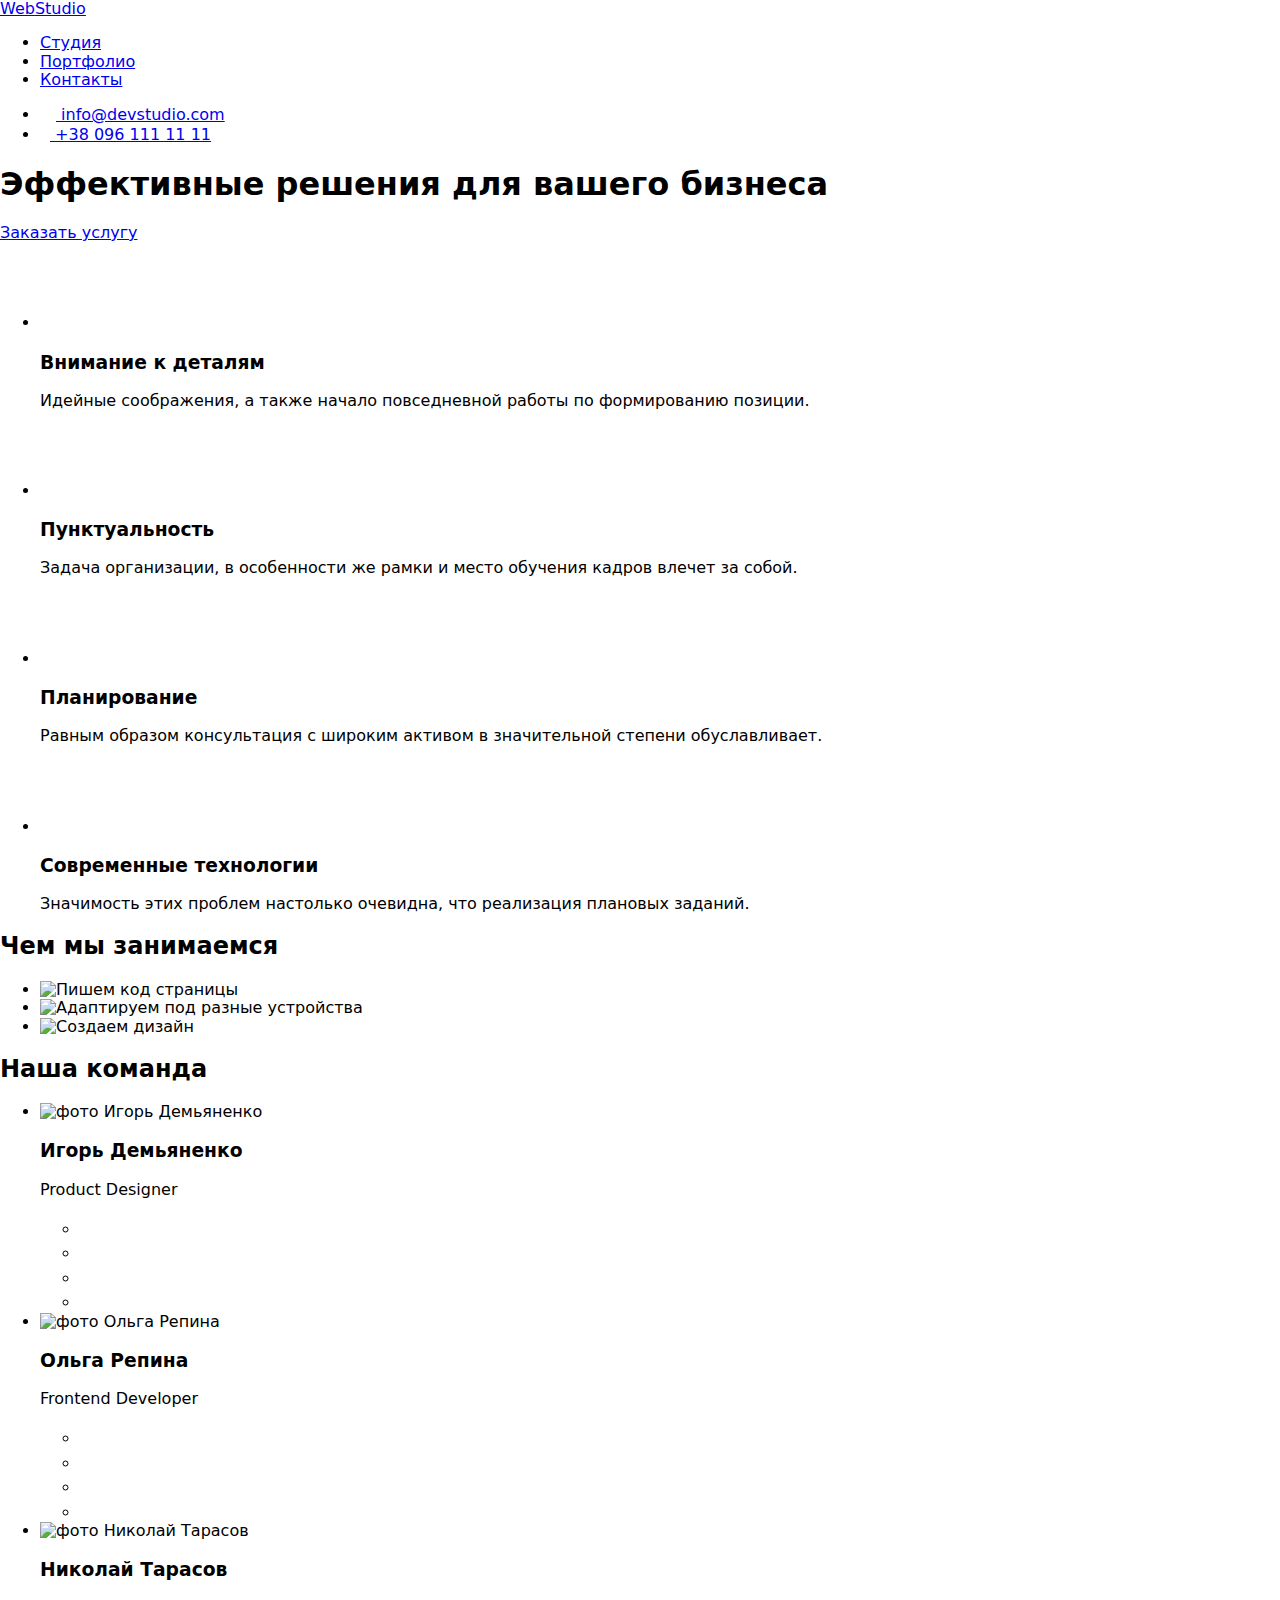
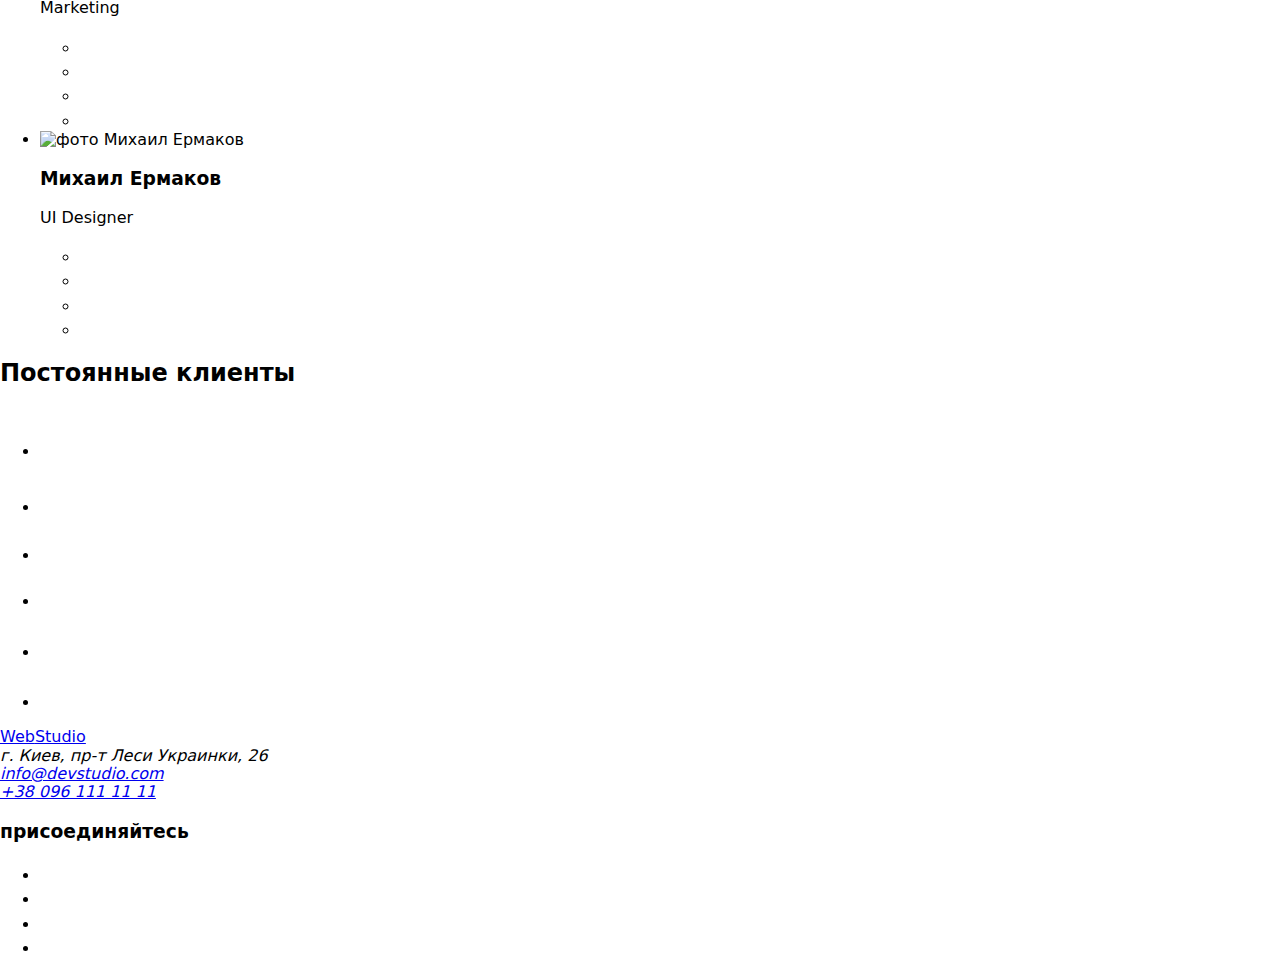
==== index.html @ 47c45ad6 "Add files via upload" ====
<!DOCTYPE html>
<html lang="ru">
  <head>
    <meta charset="UTF-8" />
    <meta name="viewport" content="width=device-width, initial-scale=1.0" />
    <title>Студия WebStudio</title>
    <link rel="preconnect" href="https://fonts.gstatic.com" />
    <link
      href="https://fonts.googleapis.com/css2?family=Raleway:wght@700&family=Roboto:wght@400;500;700;900&display=swap"
      rel="stylesheet"
    />
    <link
      rel="stylesheet"
      href="https://cdnjs.cloudflare.com/ajax/libs/modern-normalize/1.0.0/modern-normalize.min.css"
    />
    <link rel="stylesheet" href="./css/styles.css" />
  </head>

  <body>
    <!--Шапка страницы-->
    <header class="header">
      <div class="container navigation">
        <nav class="site-nav">
          <a class="logo link" href="./index.html"
            ><span class="logo-path">Web</span>Studio</a
          >
          <ul class="list nav-pages">
            <li class="item">
              <a class="link current" href="./index.html">Студия</a>
            </li>
            <li class="item">
              <a class="link" href="./portfolio.html">Портфолио</a>
            </li>
            <li class="item">
              <a class="link" href="#">Контакты</a>
            </li>
          </ul>
        </nav>
        <ul class="list header-connection">
          <li class="item">
            <a class="connection link" href="mailto:info@devstudio.com">
              <svg class="email" width="16" height="12">
                <use href="./images/main/sprite-icons.svg#icon-envelope"></use>
              </svg>
              info@devstudio.com</a
            >
          </li>
          <li class="item">
            <a class="connection link" href="tel:+380961111111">
              <svg class="telephone" width="10" height="16">
                <use
                  href="./images/main/sprite-icons.svg#icon-smartphone"
                ></use>
              </svg>
              +38 096 111 11 11</a
            >
          </li>
        </ul>
      </div>
    </header>
    <!--/Шапка страницы-->

    <main>
      <!--Девиз-->
      <section class="slogan">
        <div class="container">
          <h1 class="slogan-title">Эффективные решения для вашего бизнеса</h1>
          <a class="button-primary link" href="#">Заказать услугу</a>
        </div>
      </section>
      <!--/Девиз-->

      <!--Наши преимущества-->
      <section class="advantages section-padding">
        <div class="container">
          <h2 hidden class="title">Наши преимущества</h2>
          <ul class="advantages-catalog list">
            <li class="advantage-item">
              <div class="advantage-icon-background">
                <svg width="70" height="70">
                  <use href="./images/main/sprite-icons.svg#icon-antenna"></use>
                </svg>
              </div>

              <h3 class="advantages-title">Внимание к деталям</h3>
              <p class="advantages-text">
                Идейные соображения, а также начало повседневной работы по
                формированию позиции.
              </p>
            </li>
            <li class="advantage-item">
              <div class="advantage-icon-background">
                <svg width="70" height="70">
                  <use href="./images/main/sprite-icons.svg#icon-clock"></use>
                </svg>
              </div>
              <h3 class="advantages-title">Пунктуальность</h3>
              <p class="advantages-text">
                Задача организации, в особенности же рамки и место обучения
                кадров влечет за собой.
              </p>
            </li>
            <li class="advantage-item">
              <div class="advantage-icon-background">
                <svg width="70" height="70">
                  <use href="./images/main/sprite-icons.svg#icon-diagram"></use>
                </svg>
              </div>
              <h3 class="advantages-title">Планирование</h3>
              <p class="advantages-text">
                Равным образом консультация с широким активом в значительной
                степени обуславливает.
              </p>
            </li>
            <li class="advantage-item">
              <div class="advantage-icon-background">
                <svg width="70" height="70">
                  <use
                    href="./images/main/sprite-icons.svg#icon-astronaut"
                  ></use>
                </svg>
              </div>
              <h3 class="advantages-title">Современные технологии</h3>
              <p class="advantages-text">
                Значимость этих проблем настолько очевидна, что реализация
                плановых заданий.
              </p>
            </li>
          </ul>
        </div>
      </section>
      <!--/Наши преимущества-->

      <!--Наши услуги-->
      <section class="services section-padding">
        <div class="container">
          <h2 class="title">Чем мы занимаемся</h2>
          <ul class="list">
            <li class="our-service">
              <img
                class="service-foto"
                src="./images/main/coding.jpg"
                alt="Пишем код страницы"
                width="370"
                height="294"
              />
            </li>
            <li class="our-service">
              <img
                class="service-foto"
                src="./images/main/adaptation.jpg"
                alt="Адаптируем под разные устройства"
                width="370"
                height="294"
              />
            </li>
            <li class="our-service">
              <img
                class="service-foto"
                src="./images/main/design.jpg"
                alt="Создаем дизайн"
                width="370"
                height="294"
              />
            </li>
          </ul>
        </div>
      </section>
      <!--/Наши услуги-->

      <!--Наша команда-->
      <section class="team section-padding">
        <div class="container">
          <h2 class="title">Наша команда</h2>
          <ul class="list members-of-team">
            <li class="team-card">
              <img
                class="team-foto"
                src="./images/main/igor-d.jpg"
                alt="фото Игорь Демьяненко"
                width="270"
                height="260"
              />
              <div class="member-content">
                <h3 class="team-member">Игорь Демьяненко</h3>
                <p lang="en" class="team-specialization">Product Designer</p>
                <ul class="social-network-list list">
                  <li class="social-network">
                    <a href="#" class="social-link">
                      <svg class="social-icon" width="20" height="20">
                        <use
                          href="./images/main/sprite-icons.svg#icon-instagram"
                        ></use>
                      </svg>
                    </a>
                  </li>
                  <li class="social-network">
                    <a href="#" class="social-link">
                      <svg class="social-icon" width="20" height="20">
                        <use
                          href="./images/main/sprite-icons.svg#icon-twitter"
                        ></use>
                      </svg>
                    </a>
                  </li>
                  <li class="social-network">
                    <a href="#" class="social-link">
                      <svg class="social-icon" width="20" height="20">
                        <use
                          href="./images/main/sprite-icons.svg#icon-facebook"
                        ></use>
                      </svg>
                    </a>
                  </li>
                  <li class="social-network">
                    <a href="#" class="social-link">
                      <svg class="social-icon" width="20" height="20">
                        <use
                          href="./images/main/sprite-icons.svg#icon-linkedin"
                        ></use>
                      </svg>
                    </a>
                  </li>
                </ul>
              </div>
            </li>
            <li class="team-card">
              <img
                class="team-foto"
                src="./images/main/olga-r.jpg"
                alt="фото Ольга Репина"
                width="270"
                height="260"
              />
              <div class="member-content">
                <h3 class="team-member">Ольга Репина</h3>
                <p lang="en" class="team-specialization">Frontend Developer</p>
                <ul class="social-network-list list">
                  <li class="social-network">
                    <a href="#" class="social-link">
                      <svg class="social-icon" width="20" height="20">
                        <use
                          href="./images/main/sprite-icons.svg#icon-instagram"
                        ></use>
                      </svg>
                    </a>
                  </li>
                  <li class="social-network">
                    <a href="#" class="social-link">
                      <svg class="social-icon" width="20" height="20">
                        <use
                          href="./images/main/sprite-icons.svg#icon-twitter"
                        ></use>
                      </svg>
                    </a>
                  </li>
                  <li class="social-network">
                    <a href="#" class="social-link">
                      <svg class="social-icon" width="20" height="20">
                        <use
                          href="./images/main/sprite-icons.svg#icon-facebook"
                        ></use>
                      </svg>
                    </a>
                  </li>
                  <li class="social-network">
                    <a href="#" class="social-link">
                      <svg class="social-icon" width="20" height="20">
                        <use
                          href="./images/main/sprite-icons.svg#icon-linkedin"
                        ></use>
                      </svg>
                    </a>
                  </li>
                </ul>
              </div>
            </li>
            <li class="team-card">
              <img
                class="team-foto"
                src="./images/main/nicolay-t.jpg"
                alt="фото Николай Тарасов"
                width="270"
                height="260"
              />
              <div class="member-content">
                <h3 class="team-member">Николай Тарасов</h3>
                <p lang="en" class="team-specialization">Marketing</p>
                <ul class="social-network-list list">
                  <li class="social-network">
                    <a href="#" class="social-link">
                      <svg class="social-icon" width="20" height="20">
                        <use
                          href="./images/main/sprite-icons.svg#icon-instagram"
                        ></use>
                      </svg>
                    </a>
                  </li>
                  <li class="social-network">
                    <a href="#" class="social-link">
                      <svg class="social-icon" width="20" height="20">
                        <use
                          href="./images/main/sprite-icons.svg#icon-twitter"
                        ></use>
                      </svg>
                    </a>
                  </li>
                  <li class="social-network">
                    <a href="#" class="social-link">
                      <svg class="social-icon" width="20" height="20">
                        <use
                          href="./images/main/sprite-icons.svg#icon-facebook"
                        ></use>
                      </svg>
                    </a>
                  </li>
                  <li class="social-network">
                    <a href="#" class="social-link">
                      <svg class="social-icon" width="20" height="20">
                        <use
                          href="./images/main/sprite-icons.svg#icon-linkedin"
                        ></use>
                      </svg>
                    </a>
                  </li>
                </ul>
              </div>
            </li>
            <li class="team-card">
              <img
                class="team-foto"
                src="./images/main/michail-e.jpg"
                alt="фото Михаил Ермаков"
                width="270"
                height="260"
              />
              <div class="member-content">
                <h3 class="team-member">Михаил Ермаков</h3>
                <p lang="en" class="team-specialization">UI Designer</p>
                <ul class="social-network-list list">
                  <li class="social-network">
                    <a href="#" class="social-link">
                      <svg class="social-icon" width="20" height="20">
                        <use
                          href="./images/main/sprite-icons.svg#icon-instagram"
                        ></use>
                      </svg>
                    </a>
                  </li>
                  <li class="social-network">
                    <a href="#" class="social-link">
                      <svg class="social-icon" width="20" height="20">
                        <use
                          href="./images/main/sprite-icons.svg#icon-twitter"
                        ></use>
                      </svg>
                    </a>
                  </li>
                  <li class="social-network">
                    <a href="#" class="social-link">
                      <svg class="social-icon" width="20" height="20">
                        <use
                          href="./images/main/sprite-icons.svg#icon-facebook"
                        ></use>
                      </svg>
                    </a>
                  </li>
                  <li class="social-network">
                    <a href="#" class="social-link">
                      <svg class="social-icon" width="20" height="20">
                        <use
                          href="./images/main/sprite-icons.svg#icon-linkedin"
                        ></use>
                      </svg>
                    </a>
                  </li>
                </ul>
              </div>
            </li>
          </ul>
        </div>
      </section>
      <!--/Наша команда-->

      <!-- Наши клиенты -->
      <section class="clients section-padding">
        <div class="container">
          <h2 class="title">Постоянные клиенты</h2>
          <ul class="list regular-clients">
            <li class="client">
              <a href="#" class="link client-link">
                <svg  width="44" height="49">
                  <use href="./images/main/sprite-icons.svg#icon-yaco"></use>
                </svg>
              </a>
            </li>
            <li class="client">
              <a href="#" class="link client-link">
                <svg  width="40" height="52">
                  <use
                    href="./images/main/sprite-icons.svg#icon-taglinehere"
                  ></use>
                </svg>
              </a>
            </li>
            <li class="client">
              <a href="#" class="link client-link">
                <svg  width="41" height="43">
                  <use href="./images/main/sprite-icons.svg#icon-company"></use>
                </svg>
              </a>
            </li>
            <li class="client">
              <a href="#" class="link client-link">
                <svg  width="80" height="42">
                  <use
                    href="./images/main/sprite-icons.svg#icon-fosterpeters"
                  ></use>
                </svg>
              </a>
            </li>
            <li class="client">
              <a href="#" class="link client-link">
                <svg  width="59" height="47">
                  <use href="./images/main/sprite-icons.svg#icon-brand"></use>
                </svg>
              </a>
            </li>
            <li class="client">
              <a href="#" class="link client-link">
                <svg  width="88" height="45">
                  <use href="./images/main/sprite-icons.svg#icon-tagline"></use>
                </svg>
              </a>
            </li>
          </ul>
        </div>
      </section>
      <!-- Наши клиенты -->
    </main>

    <!--Подвал с контактами-->
    <footer class="footer">
      <div class="container">
        <div class="footer-links">
          <div class="footer-contacts">
            <a class="logo logo-inverse link" href="./index.html"
              ><span class="logo-path">Web</span>Studio</a
            >
            <address class="address">г. Киев, пр-т Леси Украинки, 26</address>
            <address class="footer-connection">
              <a class="connection link" href="mailto:info@devstudio.com"
                >info@devstudio.com</a
              >
            </address>
            <address class="footer-connection">
              <a class="connection link" href="tel:+380961111111"
                >+38 096 111 11 11</a
              >
            </address>
          </div>
          <div class="join">
            <h3 class="advantages-title title-inverse">присоединяйтесь</h3>
            <ul class="list social-network-list">
              <li class="social-network company-social-link">
                <a href="#" class="social-link">
                  <svg class="social-icon" width="20" height="20">
                    <use
                      href="./images/main/sprite-icons.svg#icon-instagram"
                    ></use>
                  </svg>
                </a>
              </li>
              <li class="social-network company-social-link">
                <a href="#" class="social-link">
                  <svg class="social-icon" width="20" height="20">
                    <use
                      href="./images/main/sprite-icons.svg#icon-twitter"
                    ></use>
                  </svg>
                </a>
              </li>
              <li class="social-network company-social-link">
                <a href="#" class="social-link">
                  <svg class="social-icon" width="20" height="20">
                    <use
                      href="./images/main/sprite-icons.svg#icon-facebook"
                    ></use>
                  </svg>
                </a>
              </li>
              <li class="social-network company-social-link">
                <a href="#" class="social-link">
                  <svg class="social-icon" width="20" height="20">
                    <use
                      href="./images/main/sprite-icons.svg#icon-linkedin"
                    ></use>
                  </svg>
                </a>
              </li>
            </ul>
          </div>
        </div>
      </div>
    </footer>
    <!--/Подвал с контактами-->
  </body>
</html>
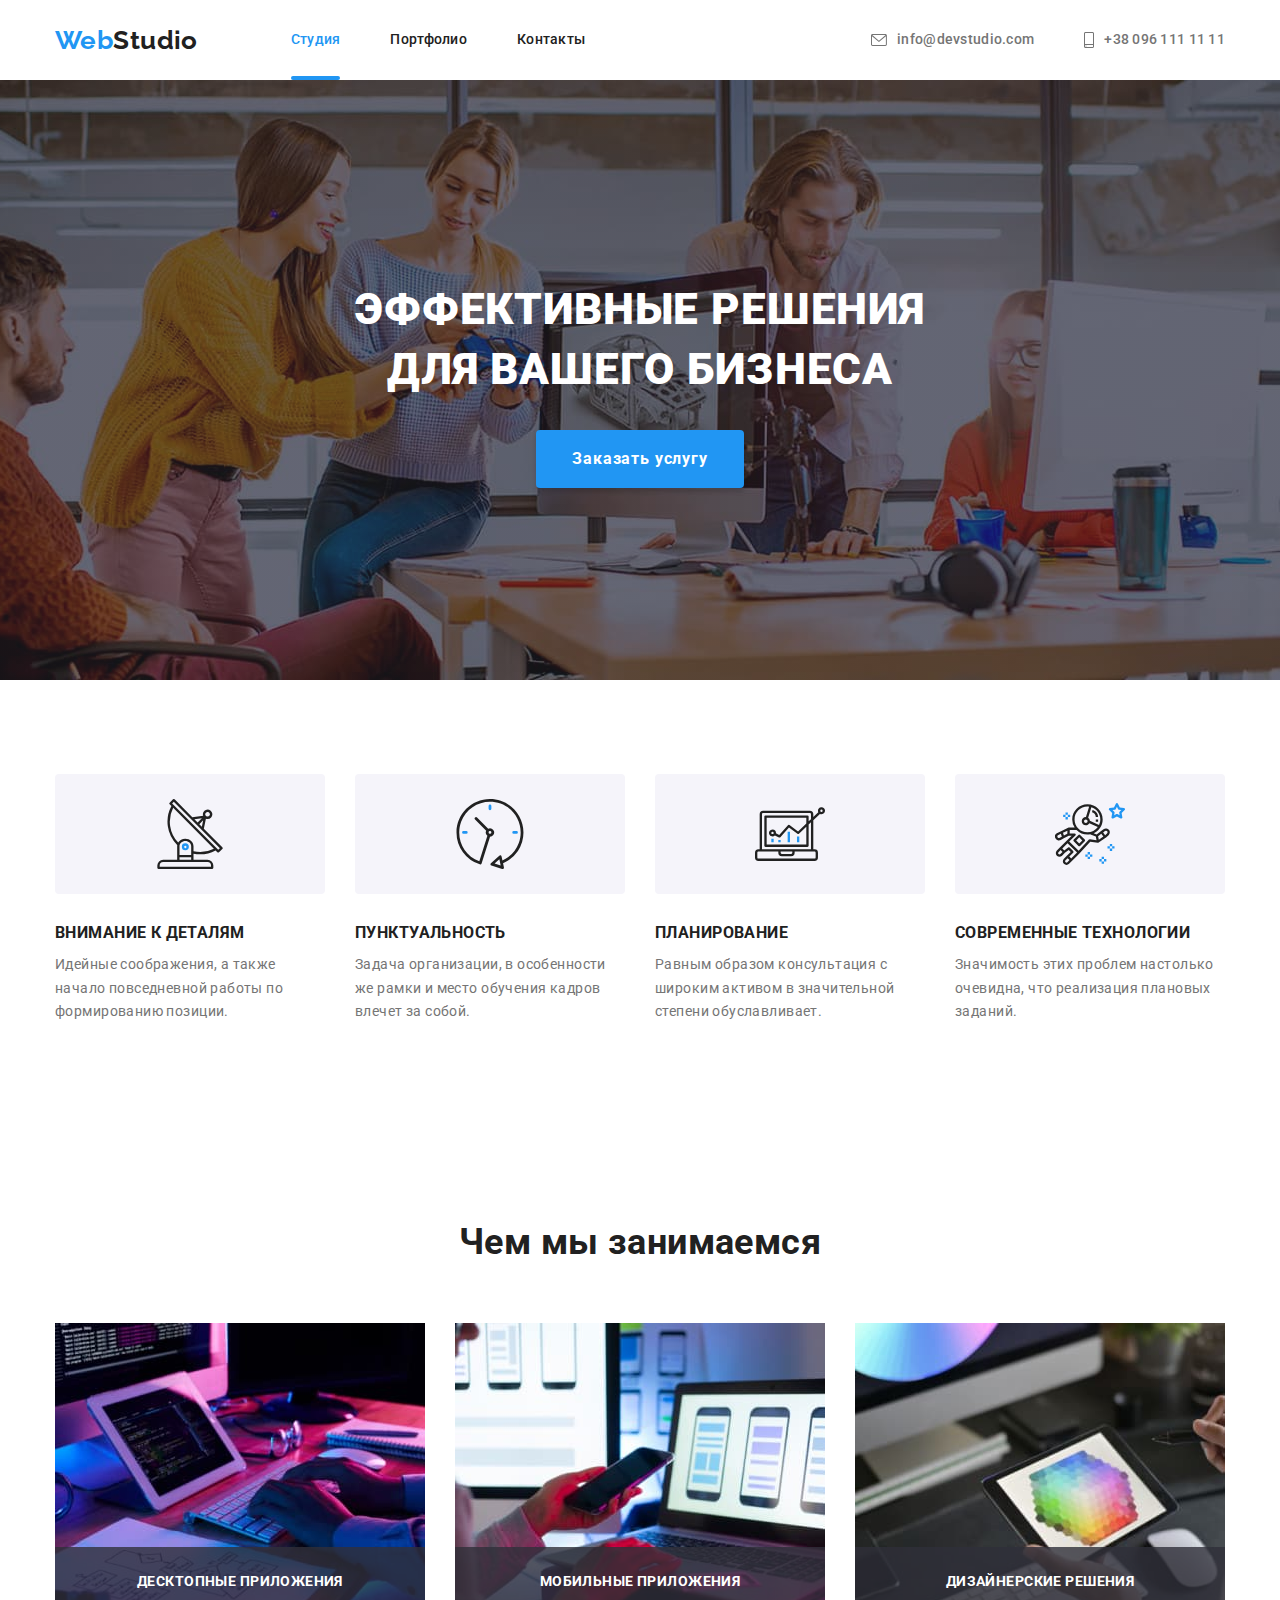
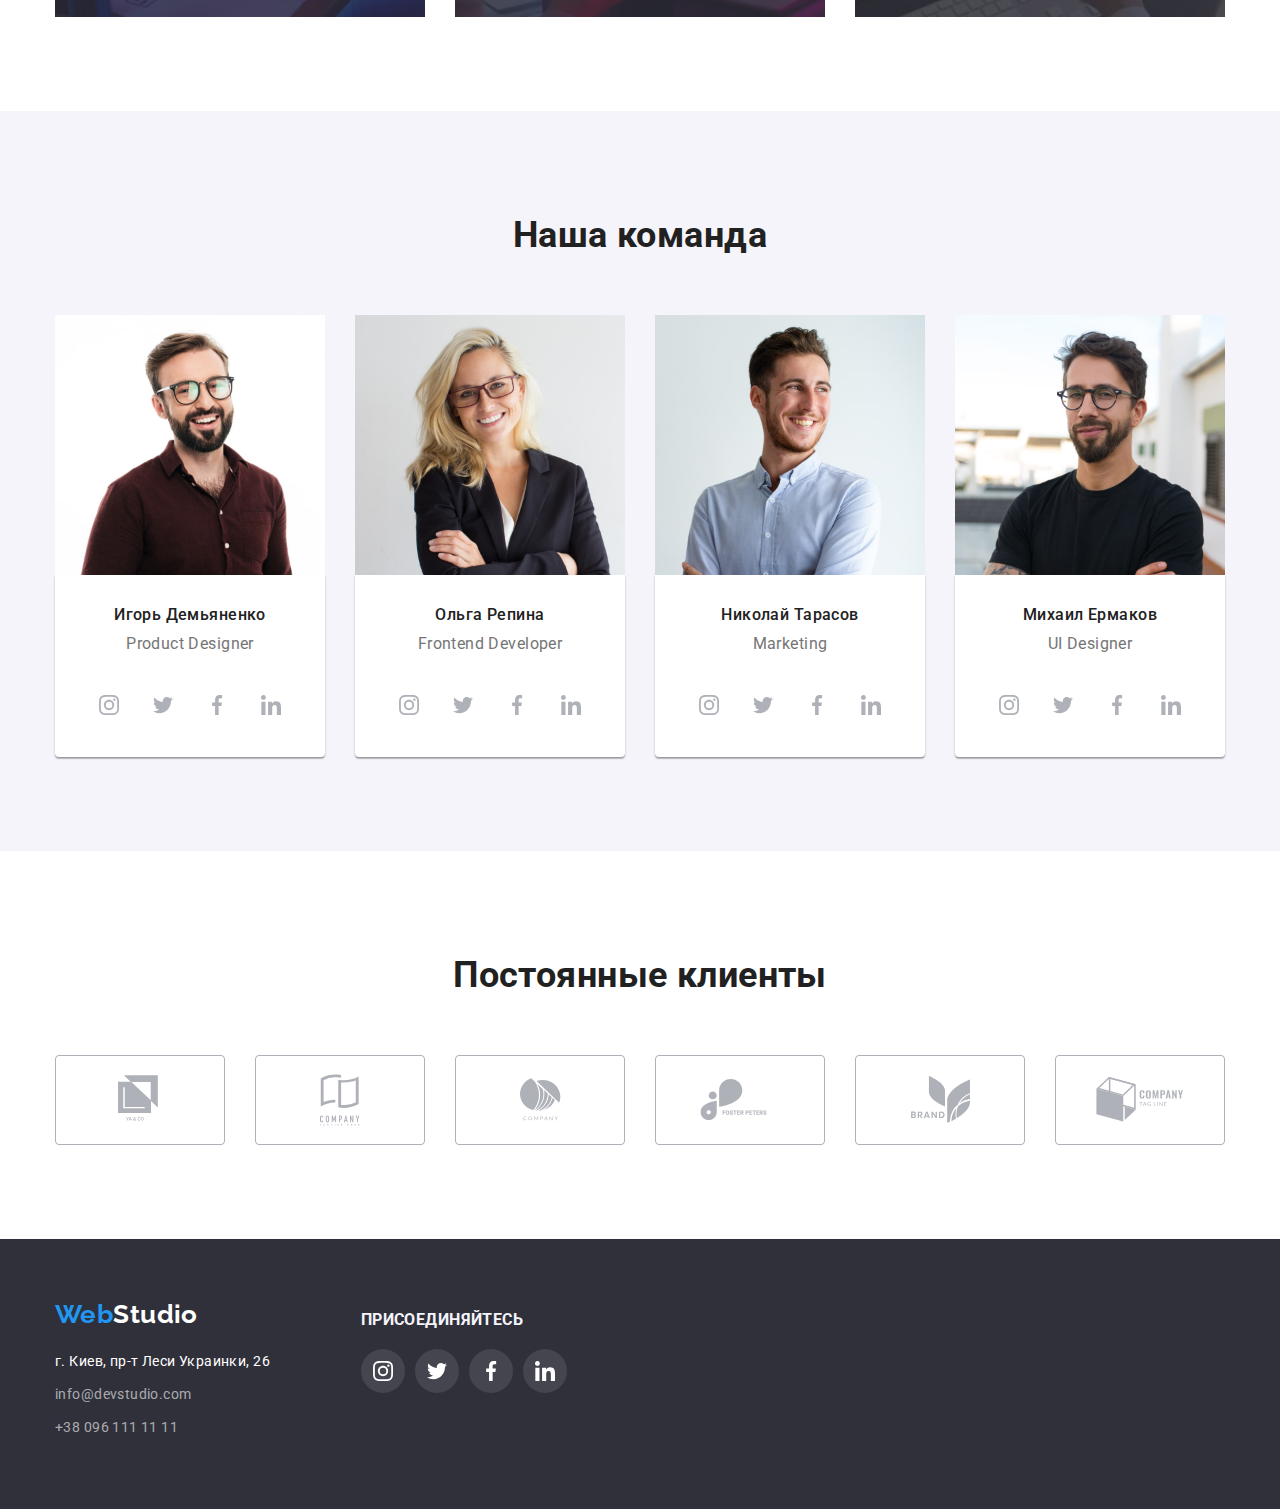
==== commit bcc00b27: "анимация и модалка" ====
--- a/index.html
+++ b/index.html
@@ -39,7 +39,7 @@
         <ul class="list header-connection">
           <li class="item">
             <a class="connection link" href="mailto:info@devstudio.com">
-              <svg class="email" width="16" height="12">
+              <svg class="icon email" width="16" height="12">
                 <use href="./images/main/sprite-icons.svg#icon-envelope"></use>
               </svg>
               info@devstudio.com</a
@@ -47,7 +47,7 @@
           </li>
           <li class="item">
             <a class="connection link" href="tel:+380961111111">
-              <svg class="telephone" width="10" height="16">
+              <svg class="icon telephone" width="10" height="16">
                 <use
                   href="./images/main/sprite-icons.svg#icon-smartphone"
                 ></use>
@@ -65,9 +65,20 @@
       <section class="slogan">
         <div class="container">
           <h1 class="slogan-title">Эффективные решения для вашего бизнеса</h1>
-          <a class="button-primary link" href="#">Заказать услугу</a>
+          <a class="button-primary link" data-modal-open href="#"
+            >Заказать услугу</a
+          >
         </div>
       </section>
+      <div class="modal-backdrop is-hidden" data-modal>
+        <div class="modal-window">
+          <button class="modal-button" data-modal-close>
+            <svg width="11" height="11">
+              <use href="./images/main/sprite-icons.svg#icon-closebutton"></use>
+            </svg>
+          </button>
+        </div>
+      </div>
       <!--/Девиз-->
 
       <!--Наши преимущества-->
@@ -144,6 +155,7 @@
                 width="370"
                 height="294"
               />
+              <p class="service-description">Десктопные приложения</p>
             </li>
             <li class="our-service">
               <img
@@ -153,6 +165,7 @@
                 width="370"
                 height="294"
               />
+              <p class="service-description">Мобильные приложения</p>
             </li>
             <li class="our-service">
               <img
@@ -162,6 +175,7 @@
                 width="370"
                 height="294"
               />
+              <p class="service-description">Дизайнерские решения</p>
             </li>
           </ul>
         </div>
@@ -187,7 +201,7 @@
                 <ul class="social-network-list list">
                   <li class="social-network">
                     <a href="#" class="social-link">
-                      <svg class="social-icon" width="20" height="20">
+                      <svg class="icon social-icon" width="20" height="20">
                         <use
                           href="./images/main/sprite-icons.svg#icon-instagram"
                         ></use>
@@ -196,7 +210,7 @@
                   </li>
                   <li class="social-network">
                     <a href="#" class="social-link">
-                      <svg class="social-icon" width="20" height="20">
+                      <svg class="icon social-icon" width="20" height="20">
                         <use
                           href="./images/main/sprite-icons.svg#icon-twitter"
                         ></use>
@@ -205,7 +219,7 @@
                   </li>
                   <li class="social-network">
                     <a href="#" class="social-link">
-                      <svg class="social-icon" width="20" height="20">
+                      <svg class="icon social-icon" width="20" height="20">
                         <use
                           href="./images/main/sprite-icons.svg#icon-facebook"
                         ></use>
@@ -214,7 +228,7 @@
                   </li>
                   <li class="social-network">
                     <a href="#" class="social-link">
-                      <svg class="social-icon" width="20" height="20">
+                      <svg class="icon social-icon" width="20" height="20">
                         <use
                           href="./images/main/sprite-icons.svg#icon-linkedin"
                         ></use>
@@ -238,7 +252,7 @@
                 <ul class="social-network-list list">
                   <li class="social-network">
                     <a href="#" class="social-link">
-                      <svg class="social-icon" width="20" height="20">
+                      <svg class="icon social-icon" width="20" height="20">
                         <use
                           href="./images/main/sprite-icons.svg#icon-instagram"
                         ></use>
@@ -247,7 +261,7 @@
                   </li>
                   <li class="social-network">
                     <a href="#" class="social-link">
-                      <svg class="social-icon" width="20" height="20">
+                      <svg class="icon social-icon" width="20" height="20">
                         <use
                           href="./images/main/sprite-icons.svg#icon-twitter"
                         ></use>
@@ -256,7 +270,7 @@
                   </li>
                   <li class="social-network">
                     <a href="#" class="social-link">
-                      <svg class="social-icon" width="20" height="20">
+                      <svg class="icon social-icon" width="20" height="20">
                         <use
                           href="./images/main/sprite-icons.svg#icon-facebook"
                         ></use>
@@ -265,7 +279,7 @@
                   </li>
                   <li class="social-network">
                     <a href="#" class="social-link">
-                      <svg class="social-icon" width="20" height="20">
+                      <svg class="icon social-icon" width="20" height="20">
                         <use
                           href="./images/main/sprite-icons.svg#icon-linkedin"
                         ></use>
@@ -289,7 +303,7 @@
                 <ul class="social-network-list list">
                   <li class="social-network">
                     <a href="#" class="social-link">
-                      <svg class="social-icon" width="20" height="20">
+                      <svg class="icon social-icon" width="20" height="20">
                         <use
                           href="./images/main/sprite-icons.svg#icon-instagram"
                         ></use>
@@ -298,7 +312,7 @@
                   </li>
                   <li class="social-network">
                     <a href="#" class="social-link">
-                      <svg class="social-icon" width="20" height="20">
+                      <svg class="icon social-icon" width="20" height="20">
                         <use
                           href="./images/main/sprite-icons.svg#icon-twitter"
                         ></use>
@@ -307,7 +321,7 @@
                   </li>
                   <li class="social-network">
                     <a href="#" class="social-link">
-                      <svg class="social-icon" width="20" height="20">
+                      <svg class="icon social-icon" width="20" height="20">
                         <use
                           href="./images/main/sprite-icons.svg#icon-facebook"
                         ></use>
@@ -316,7 +330,7 @@
                   </li>
                   <li class="social-network">
                     <a href="#" class="social-link">
-                      <svg class="social-icon" width="20" height="20">
+                      <svg class="icon social-icon" width="20" height="20">
                         <use
                           href="./images/main/sprite-icons.svg#icon-linkedin"
                         ></use>
@@ -340,7 +354,7 @@
                 <ul class="social-network-list list">
                   <li class="social-network">
                     <a href="#" class="social-link">
-                      <svg class="social-icon" width="20" height="20">
+                      <svg class="icon social-icon" width="20" height="20">
                         <use
                           href="./images/main/sprite-icons.svg#icon-instagram"
                         ></use>
@@ -349,7 +363,7 @@
                   </li>
                   <li class="social-network">
                     <a href="#" class="social-link">
-                      <svg class="social-icon" width="20" height="20">
+                      <svg class="icon social-icon" width="20" height="20">
                         <use
                           href="./images/main/sprite-icons.svg#icon-twitter"
                         ></use>
@@ -358,7 +372,7 @@
                   </li>
                   <li class="social-network">
                     <a href="#" class="social-link">
-                      <svg class="social-icon" width="20" height="20">
+                      <svg class="icon social-icon" width="20" height="20">
                         <use
                           href="./images/main/sprite-icons.svg#icon-facebook"
                         ></use>
@@ -367,7 +381,7 @@
                   </li>
                   <li class="social-network">
                     <a href="#" class="social-link">
-                      <svg class="social-icon" width="20" height="20">
+                      <svg class="icon social-icon" width="20" height="20">
                         <use
                           href="./images/main/sprite-icons.svg#icon-linkedin"
                         ></use>
@@ -389,14 +403,14 @@
           <ul class="list regular-clients">
             <li class="client">
               <a href="#" class="link client-link">
-                <svg  width="44" height="49">
+                <svg class="icon" width="44" height="49">
                   <use href="./images/main/sprite-icons.svg#icon-yaco"></use>
                 </svg>
               </a>
             </li>
             <li class="client">
               <a href="#" class="link client-link">
-                <svg  width="40" height="52">
+                <svg class="icon" width="40" height="52">
                   <use
                     href="./images/main/sprite-icons.svg#icon-taglinehere"
                   ></use>
@@ -405,14 +419,14 @@
             </li>
             <li class="client">
               <a href="#" class="link client-link">
-                <svg  width="41" height="43">
+                <svg class="icon" width="41" height="43">
                   <use href="./images/main/sprite-icons.svg#icon-company"></use>
                 </svg>
               </a>
             </li>
             <li class="client">
               <a href="#" class="link client-link">
-                <svg  width="80" height="42">
+                <svg class="icon" width="80" height="42">
                   <use
                     href="./images/main/sprite-icons.svg#icon-fosterpeters"
                   ></use>
@@ -421,14 +435,14 @@
             </li>
             <li class="client">
               <a href="#" class="link client-link">
-                <svg  width="59" height="47">
+                <svg class="icon" width="59" height="47">
                   <use href="./images/main/sprite-icons.svg#icon-brand"></use>
                 </svg>
               </a>
             </li>
             <li class="client">
               <a href="#" class="link client-link">
-                <svg  width="88" height="45">
+                <svg class="icon" width="88" height="45">
                   <use href="./images/main/sprite-icons.svg#icon-tagline"></use>
                 </svg>
               </a>
@@ -464,7 +478,7 @@
             <ul class="list social-network-list">
               <li class="social-network company-social-link">
                 <a href="#" class="social-link">
-                  <svg class="social-icon" width="20" height="20">
+                  <svg class="icon social-icon" width="20" height="20">
                     <use
                       href="./images/main/sprite-icons.svg#icon-instagram"
                     ></use>
@@ -473,7 +487,7 @@
               </li>
               <li class="social-network company-social-link">
                 <a href="#" class="social-link">
-                  <svg class="social-icon" width="20" height="20">
+                  <svg class="icon social-icon" width="20" height="20">
                     <use
                       href="./images/main/sprite-icons.svg#icon-twitter"
                     ></use>
@@ -482,7 +496,7 @@
               </li>
               <li class="social-network company-social-link">
                 <a href="#" class="social-link">
-                  <svg class="social-icon" width="20" height="20">
+                  <svg class="icon social-icon" width="20" height="20">
                     <use
                       href="./images/main/sprite-icons.svg#icon-facebook"
                     ></use>
@@ -491,7 +505,7 @@
               </li>
               <li class="social-network company-social-link">
                 <a href="#" class="social-link">
-                  <svg class="social-icon" width="20" height="20">
+                  <svg class="icon social-icon" width="20" height="20">
                     <use
                       href="./images/main/sprite-icons.svg#icon-linkedin"
                     ></use>
@@ -504,5 +518,7 @@
       </div>
     </footer>
     <!--/Подвал с контактами-->
+
+    <script src="./js/modal.js"></script>
   </body>
 </html>
--- a/css/styles.css
+++ b/css/styles.css
@@ -0,0 +1,719 @@
+/* === Общие === */
+:root {
+  /* Палитра */
+  --color-grey: #757575;
+  --color-black: #212121;
+  --color-blue: #2196f3;
+  --color-white: #ffffff;
+  --color-very-transparent-grey: rgba(255, 255, 255, 0.1);
+  --color-transparent-grey: rgba(255, 255, 255, 0.6);
+  --color-light-black: #2f303a;
+  --color-light-grey: #f5f4fa;
+  --color-almost-white: #eeeeee;
+  --color-second-almost-white: #ececec;
+  --color-dark-grey: rgba(47, 48, 58, 0.4);
+  --color-grey-two: #afb1b8;
+
+  /* Переменные */
+  --main-text-color: var(--color-grey);
+  --title-text-color: var(--color-black);
+  --accent-color: var(--color-blue);
+  --main-white-color: var(--color-white);
+  --footer-color: var(--color-transparent-grey);
+  --background-color-footer: var(--color-light-black);
+  --background-button-color: var(--color-light-grey);
+  --card-border-color: var(--color-almost-white);
+  --section-border-color: var(--color-second-almost-white);
+  --background-gradient: var(--color-dark-grey);
+  --icon-color: var(--color-grey-two);
+  --icon-footer-background: var(--color-very-transparent-grey);
+
+  --main-font-family: Roboto, sans-serif;
+  --second-font-family: Raleway, sans-serif;
+
+  --timing-function: cubic-bezier(0.4, 0, 0.2, 1);
+}
+
+/* Общие стили */
+
+* {
+  margin: 0;
+  padding: 0;
+}
+
+.icon {
+  fill: currentColor;
+}
+
+body {
+  color: var(--main-text-color);
+  background-color: var(--main-white-color);
+  font-family: var(--main-font-family);
+  font-size: 14px;
+  font-weight: 400;
+  font-style: normal;
+  letter-spacing: 0.03em;
+}
+
+.container {
+  margin-left: auto;
+  margin-right: auto;
+  width: 1200px;
+  padding-left: 15px;
+  padding-right: 15px;
+}
+
+.section-padding {
+  padding-top: 94px;
+  padding-bottom: 94px;
+}
+
+.list {
+  list-style: none;
+}
+
+.link {
+  text-decoration: none;
+}
+
+.title {
+  margin-bottom: 50px;
+  color: var(--title-text-color);
+  font-weight: 700;
+  font-size: 36px;
+  line-height: 1.67;
+  text-align: center;
+}
+
+/* === /Общие === */
+
+/*=== Шапка страницы ===*/
+
+.logo {
+  display: inline-block;
+  margin-right: 93px;
+
+  color: var(--title-text-color);
+  font-family: var(--second-font-family);
+  font-weight: 700;
+  font-size: 26px;
+  line-height: 1.19;
+}
+
+.logo-path {
+  color: var(--accent-color);
+}
+
+.list .link {
+  transition: color 250ms var(--timing-function);
+
+  color: var(--title-text-color);
+  font-weight: 500;
+  line-height: 1.14;
+  letter-spacing: 0.02em;
+}
+
+.list .link:hover,
+.list .link:focus,
+.list .link.current {
+  color: var(--accent-color);
+}
+
+.current {
+  position: relative;
+}
+
+.current::after {
+  display: block;
+  position: absolute;
+  left: 0;
+  bottom: 0%;
+  content: "";
+  width: 100%;
+  height: 4px;
+  background-color: var(--accent-color);
+  border-radius: 2px;
+}
+
+.connection {
+  color: var(--footer-color);
+  font-style: normal;
+  line-height: 1.71;
+}
+
+.navigation {
+  display: flex;
+}
+
+.site-nav {
+  display: flex;
+  align-items: center;
+}
+
+.nav-pages {
+  display: flex;
+}
+
+.nav-pages .item:not(:last-child) {
+  margin-right: 50px;
+}
+
+.nav-pages .link {
+  display: block;
+  padding-top: 32px;
+  padding-bottom: 32px;
+}
+
+.header-connection {
+  display: flex;
+  align-items: center;
+  margin-left: auto;
+}
+
+.header-connection .link {
+  display: flex;
+  align-items: center;
+}
+
+.header-connection .item:not(:last-child) {
+  margin-right: 50px;
+}
+
+.header-connection .connection {
+  color: var(--main-text-color);
+}
+
+.email {
+  margin-right: 10px;
+}
+
+.telephone {
+  margin-right: 10px;
+}
+
+/*=== /Шапка страницы ===*/
+
+/*===Девиз===*/
+
+.slogan {
+  height: 600px;
+  margin-left: auto;
+  margin-right: auto;
+  background-color: var(--background-color-footer);
+  background-image: linear-gradient(
+      to right,
+      var(--background-gradient),
+      var(--background-gradient)
+    ),
+    url("../images/main/banner.jpg");
+  background-repeat: no-repeat;
+  background-size: cover;
+  background-position: center;
+
+  text-align: center;
+  letter-spacing: 0.06em;
+}
+
+.slogan .container {
+  padding-top: 200px;
+  padding-bottom: 200px;
+}
+
+.slogan-title {
+  width: 600px;
+  margin-left: auto;
+  margin-right: auto;
+  margin-bottom: 30px;
+
+  color: var(--main-white-color);
+  font-weight: 900;
+  font-size: 44px;
+  line-height: 1.36;
+  text-transform: uppercase;
+}
+
+.button-primary {
+  display: inline-block;
+  border: 4px solid transparent;
+  box-shadow: 0px 4px 4px rgba(0, 0, 0, 0.15);
+  border-radius: 4px;
+  min-width: 200px;
+  padding: 10px 32px;
+
+  color: var(--main-white-color);
+  background-color: var(--accent-color);
+  font-weight: 700;
+  font-size: 16px;
+  line-height: 1.87;
+}
+
+.modal-backdrop {
+  position: fixed;
+  width: 100%;
+  height: 100%;
+  z-index: 2;
+
+  top: 0;
+  right: 0;
+  background-color: rgba(0, 0, 0, 0.2);
+  opacity: 1;
+  transition: opacity 250ms var(--timing-function);
+}
+
+.modal-window {
+  position: absolute;
+  top: 50%;
+  left: 50%;
+  transform: scale(1) translate(-50%, -50%);
+  transition: transform 250ms var(--timing-function);
+
+  width: 528px;
+  height: 581px;
+  background-color: var(--main-white-color);
+  box-shadow: 0px 1px 3px rgba(0, 0, 0, 0.12), 0px 1px 1px rgba(0, 0, 0, 0.14),
+    0px 2px 1px rgba(0, 0, 0, 0.2);
+  border-radius: 4px;
+}
+
+.modal-button {
+  position: absolute;
+  display: flex;
+  align-items: center;
+  justify-content: center;
+  top: 0;
+  right: 0;
+  width: 30px;
+  height: 30px;
+  margin-right: 8px;
+  margin-top: 8px;
+  border-radius: 50%;
+  background: var(--main-white-color);
+  border: 1px solid rgba(0, 0, 0, 0.1);
+  outline: none;
+}
+
+.is-hidden {
+  opacity: 0;
+  pointer-events: none;
+}
+
+.modal-backdrop.is-hidden .modal-window {
+  transform: translate(-50%, -50%) scale(0.9);
+}
+
+/*===/Девиз===*/
+
+/*=== Наши преимущества ===*/
+
+.advantages {
+  color: var(--main-text-color);
+}
+
+.advantages-catalog {
+  display: flex;
+}
+
+.advantage-item {
+  width: 270px;
+}
+
+.advantage-icon-background {
+  display: flex;
+  align-items: center;
+  justify-content: center;
+  margin-bottom: 30px;
+
+  height: 120px;
+  background-color: var(--background-button-color);
+  border-radius: 4px;
+}
+
+.advantages-catalog .advantage-item:not(:last-child) {
+  margin-right: 30px;
+}
+
+.advantages-title {
+  margin-bottom: 10px;
+
+  color: var(--title-text-color);
+  font-weight: 700;
+  line-height: 1.14;
+  text-transform: uppercase;
+}
+
+.advantages-text {
+  line-height: 1.71;
+  text-align: left;
+}
+
+/*=== /Наши преимущества ===*/
+
+/*=== Наши услуги ===*/
+
+.services {
+  z-index: 1;
+}
+
+.services .list {
+  display: flex;
+}
+
+.services .our-service:not(:last-child) {
+  margin-right: 30px;
+}
+
+.our-service {
+  display: block;
+  position: relative;
+}
+
+.service-foto {
+  display: block;
+}
+
+.service-description {
+  position: absolute;
+  width: 100%;
+  left: 0;
+  bottom: 0;
+
+  padding-top: 27px;
+  padding-bottom: 27px;
+
+  font-weight: 700;
+  line-height: 1.14;
+  text-align: center;
+  text-transform: uppercase;
+
+  color: var(--main-white-color);
+  background-color: rgba(47, 48, 58, 0.8);
+}
+
+/*=== /Наши услуги ===*/
+
+/*=== Наша команда ===*/
+
+.team {
+  background-color: var(--color-light-grey);
+}
+.members-of-team {
+  display: flex;
+}
+
+.members-of-team .team-card:not(:last-child) {
+  margin-right: 30px;
+}
+
+.team-card {
+  background-color: var(--main-white-color);
+}
+
+.team-foto {
+  display: block;
+}
+
+.member-content {
+  padding-top: 30px;
+  padding-bottom: 30px;
+
+  box-shadow: 0px 1px 3px rgba(0, 0, 0, 0.12), 0px 1px 1px rgba(0, 0, 0, 0.14),
+    0px 2px 1px rgba(0, 0, 0, 0.2);
+  border-radius: 0px 0px 4px 4px;
+}
+
+.team-member {
+  margin-bottom: 10px;
+  color: var(--title-text-color);
+  font-weight: 500;
+  font-size: 16px;
+  line-height: 1.19;
+  text-align: center;
+}
+
+.team-specialization {
+  margin-bottom: 30px;
+  color: var(--main-text-color);
+  font-weight: 400;
+  font-size: 16px;
+  line-height: 1.19;
+  text-align: center;
+}
+
+.social-network-list {
+  display: flex;
+  justify-content: center;
+}
+
+.social-link {
+  display: block;
+  width: 44px;
+  height: 44px;
+
+  transition: color 250ms var(--timing-function),
+    background-color 250ms var(--timing-function);
+
+  border-radius: 50%;
+  padding: 12px;
+  color: var(--icon-color);
+  background-color: var(--main-white-color);
+}
+
+.social-link:hover,
+.social-link:focus {
+  background-color: var(--accent-color);
+  color: var(--main-white-color);
+}
+
+.social-network-list .social-network:not(:last-child) {
+  margin-right: 10px;
+}
+
+/*=== /Наша команда ===*/
+
+/*=== Наши клиенты ===*/
+
+.regular-clients {
+  display: flex;
+}
+
+.regular-clients .client:not(:last-child) {
+  margin-right: 30px;
+}
+
+.client .client-link {
+  display: block;
+  display: flex;
+  align-items: center;
+  justify-content: center;
+  width: 170px;
+  height: 90px;
+  color: var(--icon-color);
+
+  border: 1px solid currentColor;
+  border-radius: 4px;
+
+  transition: color 250ms var(--timing-function);
+}
+
+.client-link:hover,
+.client-link:focus {
+  color: var(--accent-color);
+}
+
+/*=== /Наши клиенты ===*/
+
+/*=== Подвал с контактами ===*/
+.footer {
+  background-color: var(--background-color-footer);
+}
+
+.footer .container {
+  padding-top: 60px;
+  padding-bottom: 60px;
+}
+
+.footer-links {
+  display: flex;
+}
+
+.footer-contacts {
+  margin-right: 70px;
+}
+
+.logo.logo-inverse {
+  display: inline-block;
+  margin-bottom: 20px;
+  color: var(--main-white-color);
+}
+
+.address {
+  margin-bottom: 9px;
+  color: var(--main-white-color);
+  font-style: normal;
+  line-height: 1.71;
+}
+
+.footer-connection {
+  margin-bottom: 9px;
+}
+
+.join {
+  margin-top: 12px;
+}
+
+.company-social-link .social-link {
+  background-color: var(--icon-footer-background);
+  transition: background-color 250ms var(--timing-function);
+}
+
+.company-social-link .social-link:hover,
+.company-social-link .social-link:focus {
+  background-color: var(--accent-color);
+}
+
+.company-social-link .social-icon {
+  fill: var(--main-white-color);
+}
+
+.title-inverse {
+  margin-bottom: 20px;
+  color: var(--background-button-color);
+}
+
+/*=== /Подвал с контактами ===*/
+
+/*=== ПОРТФОЛИО === */
+.portfolio {
+  border-top: 1px solid var(--section-border-color);
+}
+
+/*=== Фильтр ===*/
+.portfolio-buttons {
+  display: flex;
+  justify-content: center;
+  margin-bottom: 50px;
+}
+
+.portfolio-buttons .pf-button:not(:last-child) {
+  margin-right: 8px;
+}
+
+.filter-button {
+  padding-left: 22px;
+  padding-right: 22px;
+
+  color: var(--title-text-color);
+  background-color: var(--background-button-color);
+  border: none;
+  border-radius: 4px;
+
+  font-family: Roboto;
+  font-weight: 500;
+  font-size: 16px;
+  line-height: 1.62;
+  text-align: center;
+
+  transition: color 250ms var(--timing-function),
+    background-color 250ms var(--timing-function),
+    box-shadow 250ms var(--timing-function);
+}
+
+.filter-button:hover,
+.filter-button:focus {
+  color: var(--main-white-color);
+  background-color: var(--accent-color);
+  outline: none;
+  box-shadow: 0px 3px 1px rgba(0, 0, 0, 0.1), 0px 1px 2px rgba(0, 0, 0, 0.08),
+    0px 2px 2px rgba(0, 0, 0, 0.12);
+}
+
+/*=== /Фильтр ===*/
+
+/*=== Проекты ===*/
+.projects {
+  display: flex;
+  flex-wrap: wrap;
+}
+
+.projects .project-card {
+  margin-right: 30px;
+}
+
+.projects .project-card:nth-child(3n) {
+  margin-right: 0;
+}
+
+.project-card {
+  position: relative;
+  margin-bottom: 30px;
+
+  transition: box-shadow 250ms var(--timing-function);
+}
+
+.project-card:hover,
+.project-card:focus {
+  box-shadow: 0px 1px 1px rgba(0, 0, 0, 0.12), 0px 4px 4px rgba(0, 0, 0, 0.06),
+    1px 4px 6px rgba(0, 0, 0, 0.16);
+}
+
+.project-foto {
+  position: relative;
+  overflow: hidden;
+}
+
+.project-description {
+  position: absolute;
+  display: flex;
+
+  bottom: 50%;
+  left: 50%;
+
+  opacity: 0;
+  transition: opacity 250ms var(--timing-function);
+}
+
+.project-card:hover .project-description,
+.project-card:focus .project-description {
+  opacity: 1;
+}
+
+.project-overlay {
+  position: absolute;
+  left: 0;
+  bottom: 0;
+  width: 100%;
+  height: 100%;
+  background-color: var(--accent-color);
+
+  transform: translateY(100%);
+  opacity: 0;
+  transition: transform 250ms var(--timing-function),
+    opacity 250ms var(--timing-function);
+}
+
+.project-card:hover .project-overlay,
+.project-card:focus .project-overlay {
+  transform: translateY(0);
+  opacity: 1;
+}
+
+.card-content {
+  padding-top: 20px;
+  padding-bottom: 20px;
+  padding-left: 24px;
+  padding-right: 24px;
+
+  font-weight: 400;
+  font-size: 16px;
+  line-height: 1.87;
+  color: var(--main-text-color);
+
+  border: 1px solid var(--card-border-color);
+  border-top: none;
+}
+
+.project-title {
+  margin-bottom: 4px;
+
+  color: var(--title-text-color);
+  font-weight: 700;
+  font-size: 18px;
+  line-height: 2;
+  letter-spacing: 0.06em;
+}
+
+.project-description {
+  position: absolute;
+  width: 100%;
+  height: 100%;
+  top: 0;
+  left: 0;
+  opacity: 0;
+  padding: 63px 24px;
+
+  font-size: 18px;
+  line-height: 1.56;
+  color: var(--main-white-color);
+}
+
+/*=== /Проекты ===*/
